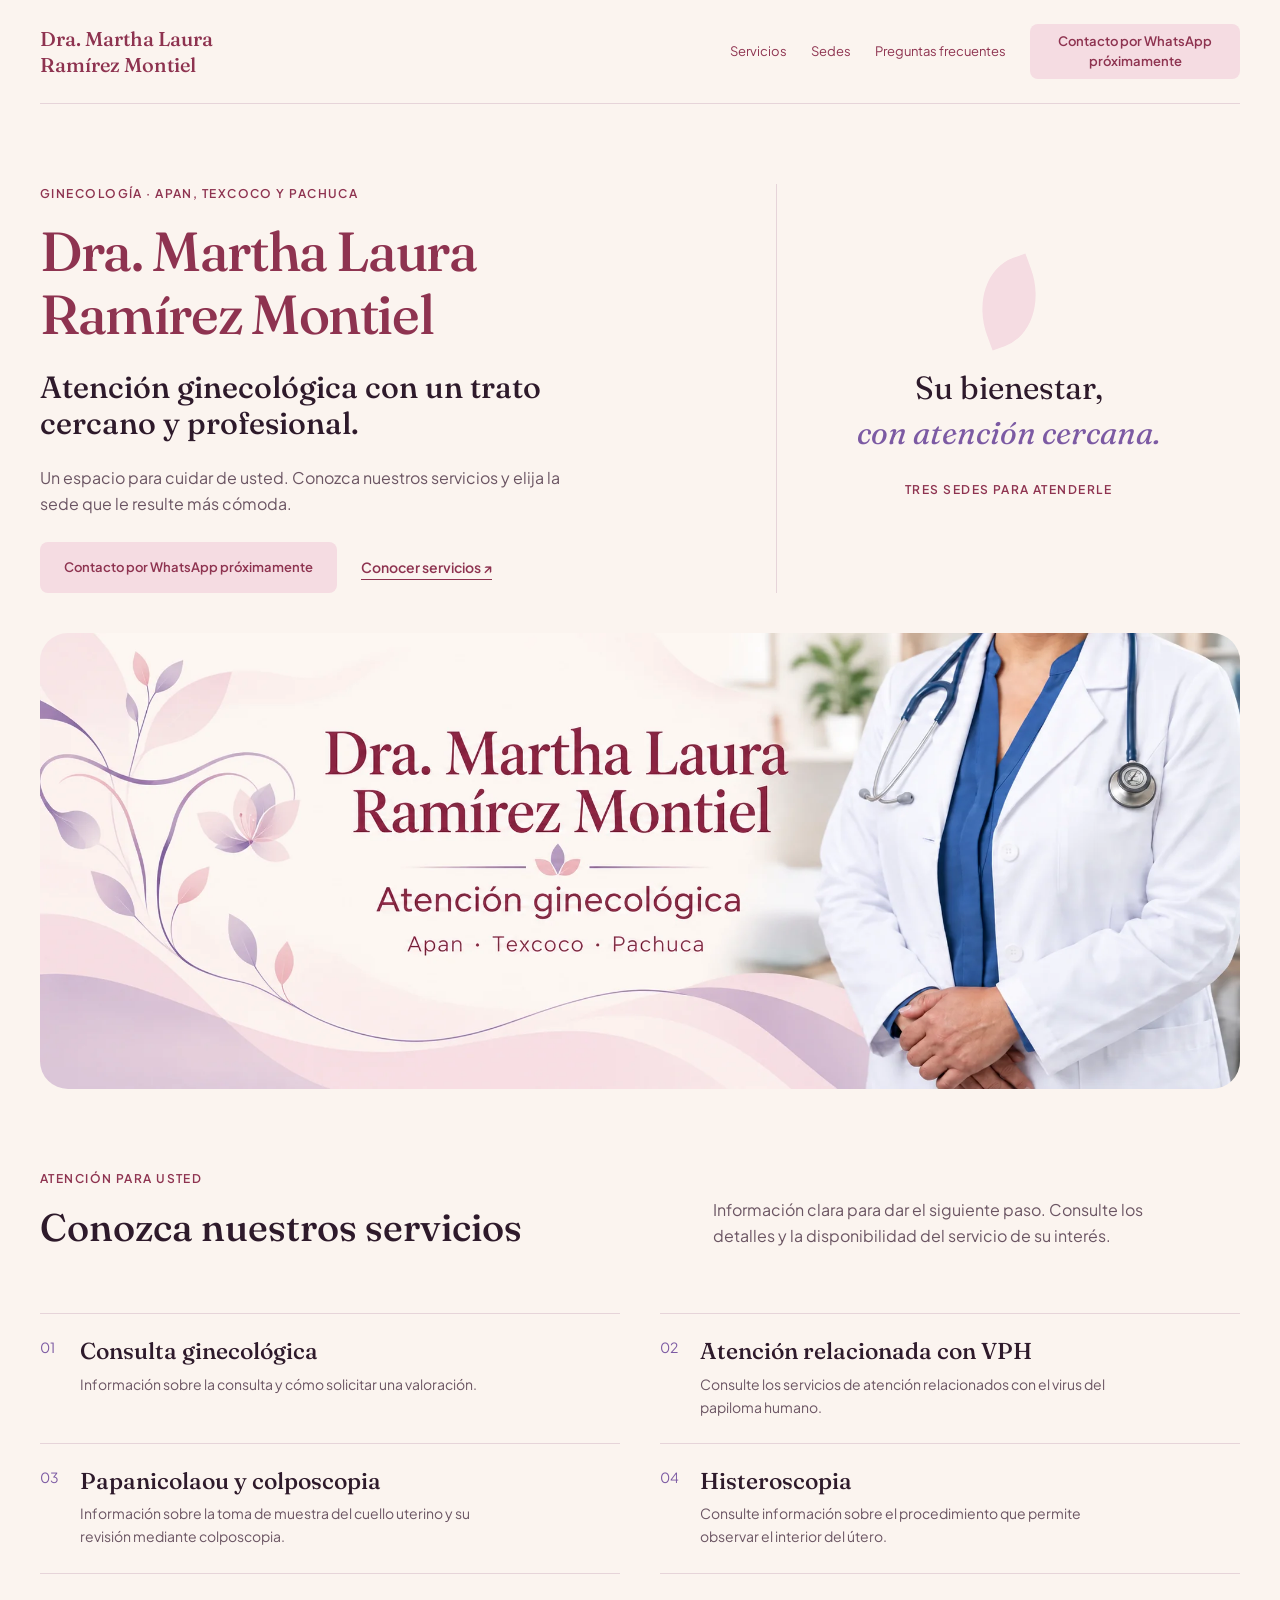
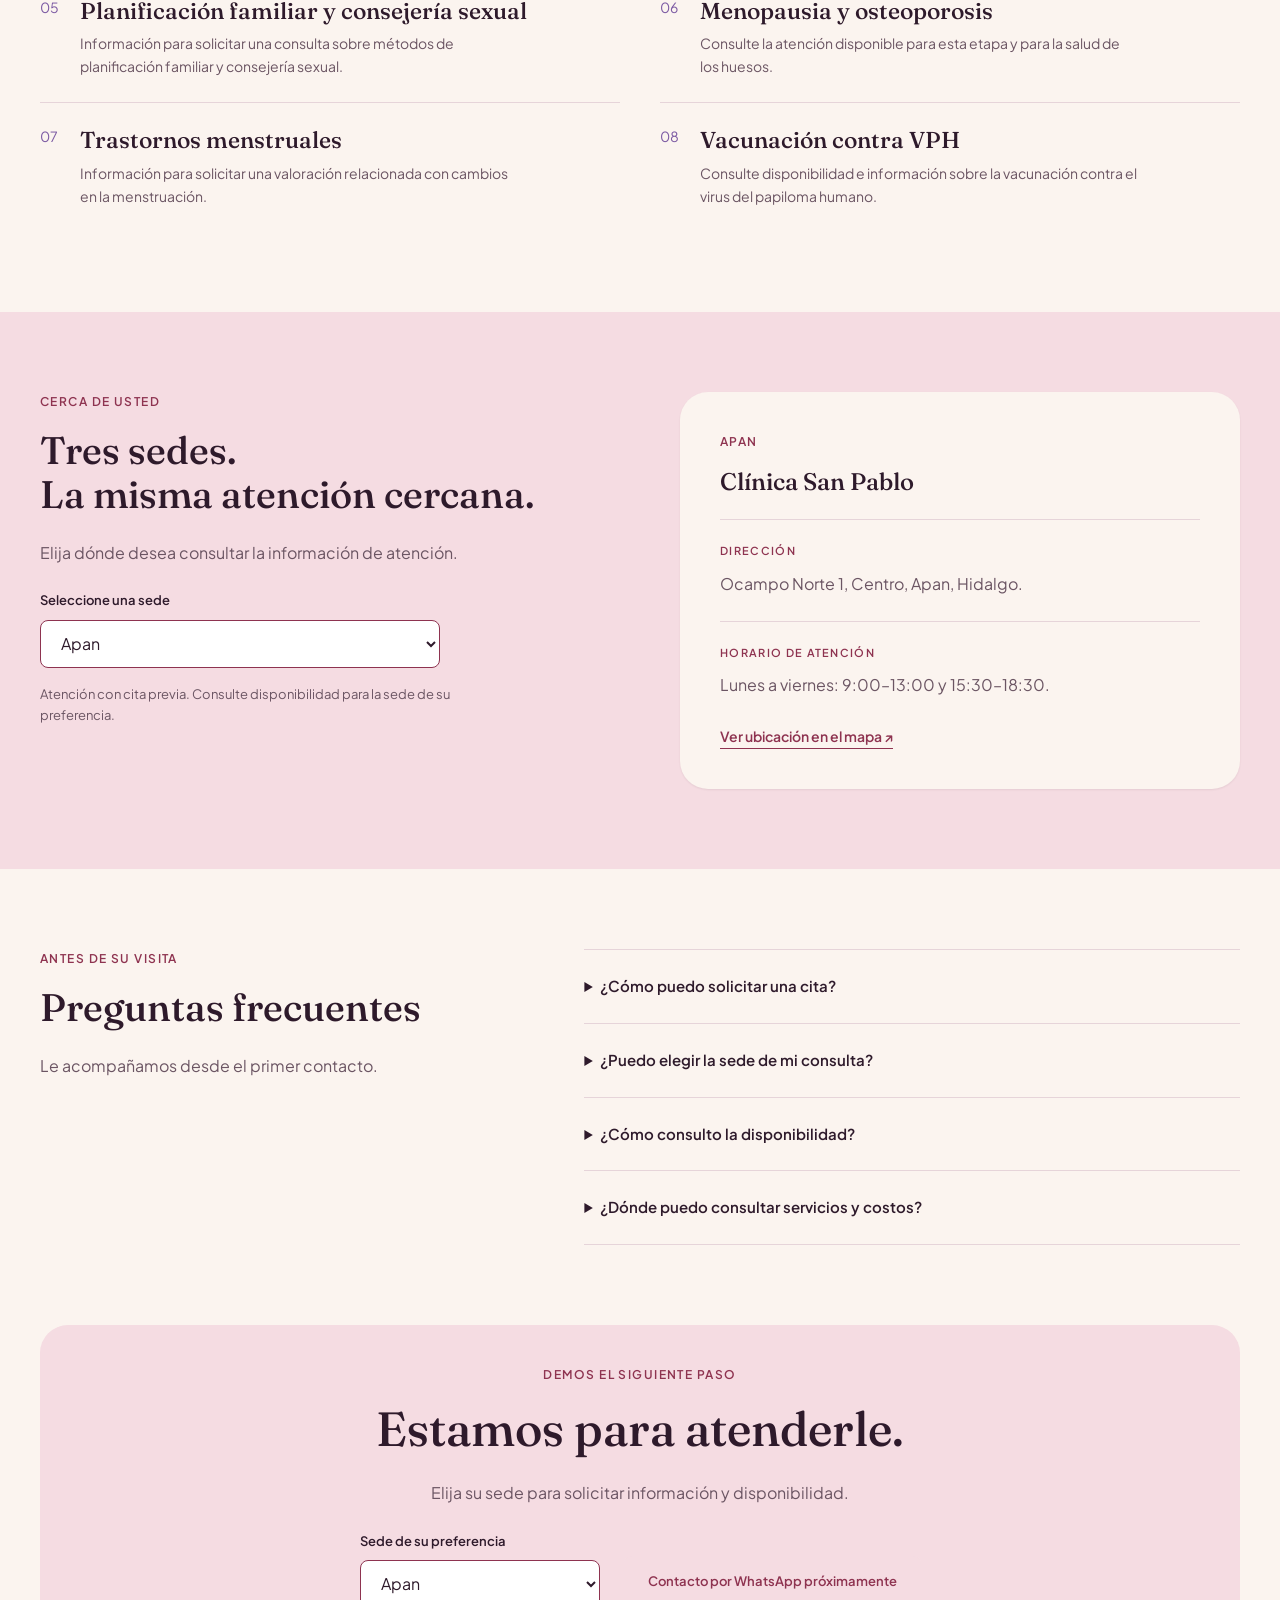
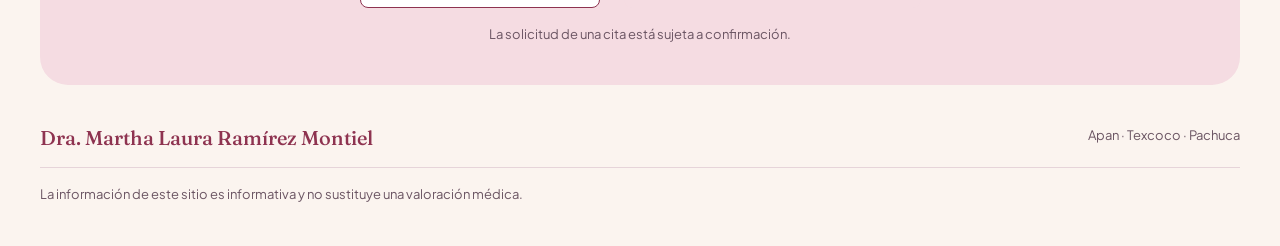
==== index.html @ e42bf1d5 "Implement Spanish gynecology landing page" ====
<!doctype html>
<html lang="es">
<head>
<meta charset="utf-8"><meta name="viewport" content="width=device-width, initial-scale=1">
<title>Dra. Martha Laura Ramírez Montiel | Atención ginecológica</title>
<meta name="description" content="Atención ginecológica con un trato cercano y profesional en Apan, Texcoco y Pachuca. Conozca los servicios y consulte información y disponibilidad.">
<meta property="og:title" content="Dra. Martha Laura Ramírez Montiel"><meta property="og:description" content="Atención ginecológica en Apan, Texcoco y Pachuca. Servicios, sedes e información para solicitar disponibilidad."><meta property="og:type" content="website"><meta property="og:locale" content="es_MX">
<link rel="preconnect" href="https://fonts.googleapis.com"><link rel="preconnect" href="https://fonts.gstatic.com" crossorigin><link href="https://fonts.googleapis.com/css2?family=Fraunces:wght@400;500;600&family=Plus+Jakarta+Sans:wght@400;500;600&display=swap" rel="stylesheet">
<link rel="stylesheet" href="styles.css"><script type="module" src="app.js"></script>
</head>
<body>
<a class="skip" href="#contenido">Ir al contenido</a>
<header class="header wrap"><a class="wordmark" href="#inicio">Dra. Martha Laura<br><span>Ramírez Montiel</span></a><button class="menu" aria-expanded="false" aria-controls="navigation">Menú <span aria-hidden="true">☰</span></button><nav id="navigation" aria-label="Navegación principal"><a href="#servicios">Servicios</a><a href="#sedes">Sedes</a><a href="#preguntas">Preguntas frecuentes</a><a class="button small" data-contact data-label="Solicitar cita" href="#contacto">Solicitar cita</a></nav></header>
<main id="contenido">
<section id="inicio" class="hero wrap"><div class="hero-copy"><p class="eyebrow">Ginecología · Apan, Texcoco y Pachuca</p><h1>Dra. Martha Laura <br>Ramírez Montiel</h1><h2>Atención ginecológica con un trato cercano y profesional.</h2><p>Un espacio para cuidar de usted. Conozca nuestros servicios y elija la sede que le resulte más cómoda.</p><div class="actions"><a class="button" data-contact data-label="Solicitar disponibilidad" href="#contacto">Solicitar disponibilidad</a><a class="text-link" href="#servicios">Conocer servicios <span aria-hidden="true">↗</span></a></div></div><div class="hero-aside"><span class="petal" aria-hidden="true"></span><p>Su bienestar,<br><em>con atención cercana.</em></p><span class="eyebrow">Tres sedes para atenderle</span></div><img class="banner" src="assets/portada.webp" width="2034" height="773" alt="Recurso visual autorizado de atención ginecológica, con uniforme médico sin rostro visible y detalles florales en vino y lavanda."></section>
<section id="servicios" class="section wrap"><div class="section-heading"><div><p class="eyebrow">Atención para usted</p><h2>Conozca nuestros servicios</h2></div><p>Información clara para dar el siguiente paso. Consulte los detalles y la disponibilidad del servicio de su interés.</p></div><div id="service-list" class="services"></div></section>
<section id="sedes" class="locations"><div class="wrap location-layout"><div><p class="eyebrow">Cerca de usted</p><h2>Tres sedes.<br>La misma atención cercana.</h2><p>Elija dónde desea consultar la información de atención.</p><label for="location">Seleccione una sede</label><select id="location" data-location></select><p class="appointment-note" data-note></p></div><article class="location-detail" aria-live="polite" aria-atomic="true"><p class="eyebrow" id="location-name"></p><h3 id="place"></h3><div class="detail-row"><span class="eyebrow">Dirección</span><p id="address"></p></div><div class="detail-row"><span class="eyebrow">Horario de atención</span><p id="hours"></p></div><a id="map" class="text-link" target="_blank" rel="noopener noreferrer">Ver ubicación en el mapa <span aria-hidden="true">↗</span><span class="sr-only"> (abre en otra pestaña)</span></a></article></div></section>
<section id="preguntas" class="section wrap faq-layout"><div><p class="eyebrow">Antes de su visita</p><h2>Preguntas frecuentes</h2><p>Le acompañamos desde el primer contacto.</p></div><div class="questions"><details><summary>¿Cómo puedo solicitar una cita?</summary><p>Seleccione su sede y solicite información y disponibilidad por WhatsApp cuando el canal esté disponible. La fecha y la hora deberán confirmarse antes de su visita.</p></details><details><summary>¿Puedo elegir la sede de mi consulta?</summary><p>Sí. Puede elegir Apan, Texcoco o Pachuca. Revise la dirección y los horarios de la sede de su preferencia.</p></details><details><summary>¿Cómo consulto la disponibilidad?</summary><p>Los horarios publicados son de atención; no representan espacios disponibles en tiempo real. Consulte disponibilidad para su sede antes de acudir.</p></details><details><summary>¿Dónde puedo consultar servicios y costos?</summary><p>Puede revisar los servicios en esta página y solicitar información sobre sus detalles y costos por WhatsApp cuando el canal esté disponible.</p></details></div></section>
<section id="contacto" class="wrap closing"><p class="eyebrow">Demos el siguiente paso</p><h2>Estamos para atenderle.</h2><p>Elija su sede para solicitar información y disponibilidad.</p><div class="contact-controls"><div><label for="contact-location">Sede de su preferencia</label><select id="contact-location" data-location></select></div><a class="button" data-contact data-label="Solicitar disponibilidad por WhatsApp" href="#contacto">Contacto por WhatsApp próximamente</a></div><p class="appointment-note">La solicitud de una cita está sujeta a confirmación.</p></section>
</main><footer class="wrap"><p class="wordmark">Dra. Martha Laura Ramírez Montiel</p><p>Apan · Texcoco · Pachuca</p><p class="legal">La información de este sitio es informativa y no sustituye una valoración médica.</p></footer>
<noscript><p class="wrap">Active JavaScript para consultar las sedes. Contacto por WhatsApp próximamente.</p></noscript>
</body></html>
---- styles.css ----
:root{--surface:#FBF4EF;--surface-raised:#fff;--ink:#2E1A2B;--ink-muted:#6B5563;--brand:#8E3350;--brand-tint:#F5DCE2;--accent:#7C5AA3;--border:#E6D4D9;--space-1:4px;--space-2:8px;--space-3:16px;--space-4:24px;--space-5:40px;--radius-sm:8px;--radius-md:16px;--radius-lg:28px;--shadow-sm:0 1px 2px rgba(46,26,43,.08);--shadow-md:0 8px 24px rgba(46,26,43,.16);--display:'Fraunces',Georgia,serif;--sans:'Plus Jakarta Sans',system-ui,sans-serif}
*{box-sizing:border-box}html{scroll-behavior:smooth;scroll-padding-top:24px}body{margin:0;background:var(--surface);color:var(--ink);font:16px/1.65 var(--sans)}a{color:var(--brand)}button,select{font:inherit}h1,h2,h3{font-family:var(--display);font-weight:500;line-height:1.15;margin:0 0 var(--space-4)}h1{font-size:clamp(36px,4.3vw,60px);color:var(--brand);letter-spacing:-.025em}h2{font-size:clamp(30px,3vw,42px)}h3{font-size:24px}p{margin:0 0 var(--space-4);color:var(--ink-muted)}.wrap{width:min(1200px,calc(100% - 80px));margin-inline:auto}.header{display:flex;align-items:center;justify-content:space-between;gap:var(--space-4);padding-block:var(--space-4);border-bottom:1px solid var(--border)}.wordmark{font:500 20px/1.3 var(--display);text-decoration:none;color:var(--brand)}nav{display:flex;align-items:center;gap:var(--space-4)}nav>a{font-size:13px;text-decoration:none}.button{display:inline-flex;align-items:center;justify-content:center;padding:var(--space-3) var(--space-4);border-radius:var(--radius-sm);background:var(--brand);color:white;text-decoration:none;font-size:13px;font-weight:600;box-shadow:var(--shadow-sm);text-align:center;line-height:1.5}.button[aria-disabled]{background:var(--brand-tint);color:var(--brand);cursor:default;box-shadow:none}.small{max-width:210px;padding:var(--space-2) var(--space-3)}.menu{display:none}.hero{padding-top:calc(var(--space-5)*2);display:grid;grid-template-columns:1.5fr 1fr;gap:var(--space-5)}.eyebrow{font-size:12px;font-weight:600;letter-spacing:.12em;text-transform:uppercase;color:var(--brand);margin-bottom:var(--space-3)}.hero-copy h2{font-size:clamp(24px,2.4vw,32px);max-width:580px}.hero-copy>p:not(.eyebrow){max-width:550px}.actions{display:flex;align-items:center;flex-wrap:wrap;gap:var(--space-4)}.text-link{font-size:14px;text-underline-offset:6px;font-weight:600}.hero-aside{display:flex;flex-direction:column;align-items:center;justify-content:center;text-align:center;border-left:1px solid var(--border)}.hero-aside p{font:32px/1.4 var(--display);color:var(--ink)}.hero-aside em{color:var(--accent);font-weight:400}.petal{display:block;width:64px;height:80px;background:var(--brand-tint);border-radius:80% 0 80% 0;transform:rotate(-20deg);margin-bottom:var(--space-4)}.banner{width:100%;height:auto;display:block;grid-column:1/-1;border-radius:var(--radius-lg)}.section{padding-block:calc(var(--space-5)*2)}.section-heading{display:grid;grid-template-columns:1.2fr 1fr;gap:var(--space-5);margin-bottom:var(--space-5);align-items:end}.section-heading p{max-width:440px}.services{display:grid;grid-template-columns:repeat(2,1fr);gap:0 var(--space-5)}.services article{position:relative;border-top:1px solid var(--border);padding:var(--space-4) 0 var(--space-4) var(--space-5)}.services h3{font-size:23px;margin-bottom:var(--space-2)}.services p{font-size:14px;margin:0;max-width:440px}.service-number{position:absolute;left:0;top:var(--space-4);font:14px var(--sans);color:var(--accent)}.locations{background:var(--brand-tint);padding-block:calc(var(--space-5)*2)}.location-layout{display:grid;grid-template-columns:1fr 1fr;gap:calc(var(--space-5)*2)}label{display:block;font-size:13px;font-weight:600;margin-bottom:var(--space-2)}select{width:100%;min-height:48px;border:1px solid var(--brand);border-radius:var(--radius-sm);padding:var(--space-2) var(--space-3);background:var(--surface-raised);color:var(--ink);max-width:400px}.appointment-note{font-size:13px;margin-top:var(--space-3);max-width:420px}.location-detail{background:var(--surface);padding:var(--space-5);border-radius:var(--radius-lg);box-shadow:var(--shadow-sm)}.detail-row{border-top:1px solid var(--border);padding-top:var(--space-3)}.detail-row .eyebrow{font-size:11px}.detail-row p{margin-top:var(--space-2)}.faq-layout{display:grid;grid-template-columns:1fr 1.3fr;gap:var(--space-5)}details{border-bottom:1px solid var(--border);padding-block:var(--space-4)}details:first-child{border-top:1px solid var(--border)}summary{cursor:pointer;font-weight:600;font-size:15px}details p{font-size:14px;margin:var(--space-3) 0 0}.closing{background:var(--brand-tint);border-radius:var(--radius-lg);padding:var(--space-5);text-align:center}.closing h2{font-size:clamp(32px,4vw,48px)}.contact-controls{display:flex;justify-content:center;align-items:end;gap:var(--space-4)}.contact-controls>div{text-align:left;min-width:240px}.closing .appointment-note{margin-inline:auto;margin-bottom:0}footer{padding-block:var(--space-5);display:grid;grid-template-columns:1fr auto;gap:var(--space-3)}footer p{margin:0;font-size:13px}.legal{grid-column:1/-1;border-top:1px solid var(--border);padding-top:var(--space-3)}:focus-visible{outline:2px solid var(--brand);outline-offset:4px}.skip{position:absolute;left:16px;top:-100px;background:white;padding:16px;z-index:10}.skip:focus{top:16px}.sr-only{position:absolute;width:1px;height:1px;padding:0;overflow:hidden;clip:rect(0,0,0,0);white-space:nowrap}
@media(max-width:900px){.wrap{width:calc(100% - 48px)}.header{flex-wrap:wrap}.menu{display:block;border:1px solid var(--border);border-radius:var(--radius-sm);background:transparent;padding:var(--space-2) var(--space-3);color:var(--brand)}nav{display:none;width:100%;align-items:stretch;flex-direction:column;padding-block:var(--space-3)}nav.open{display:flex}nav>a{padding:var(--space-2)}.hero{padding-top:var(--space-5);grid-template-columns:1fr}.hero-aside{display:none}.section-heading,.location-layout,.faq-layout{grid-template-columns:1fr;gap:var(--space-4)}.section,.locations{padding-block:var(--space-5)}.section-heading{margin-bottom:var(--space-4)}.contact-controls{flex-direction:column;align-items:stretch}.contact-controls>div{min-width:0}.contact-controls select{max-width:none}footer{grid-template-columns:1fr}.legal{grid-column:auto}}
@media(max-width:560px){.wrap{width:calc(100% - 32px)}.wordmark{font-size:17px}.services{grid-template-columns:1fr}.hero{gap:var(--space-4)}.hero h1 br{display:none}.actions{align-items:stretch;flex-direction:column;gap:var(--space-3)}.actions .text-link{align-self:flex-start}.location-detail,.closing{padding:var(--space-4)}.banner{border-radius:var(--radius-md)}}
@media(prefers-reduced-motion:reduce){html{scroll-behavior:auto}*,*::before,*::after{animation:none!important;transition:none!important}}
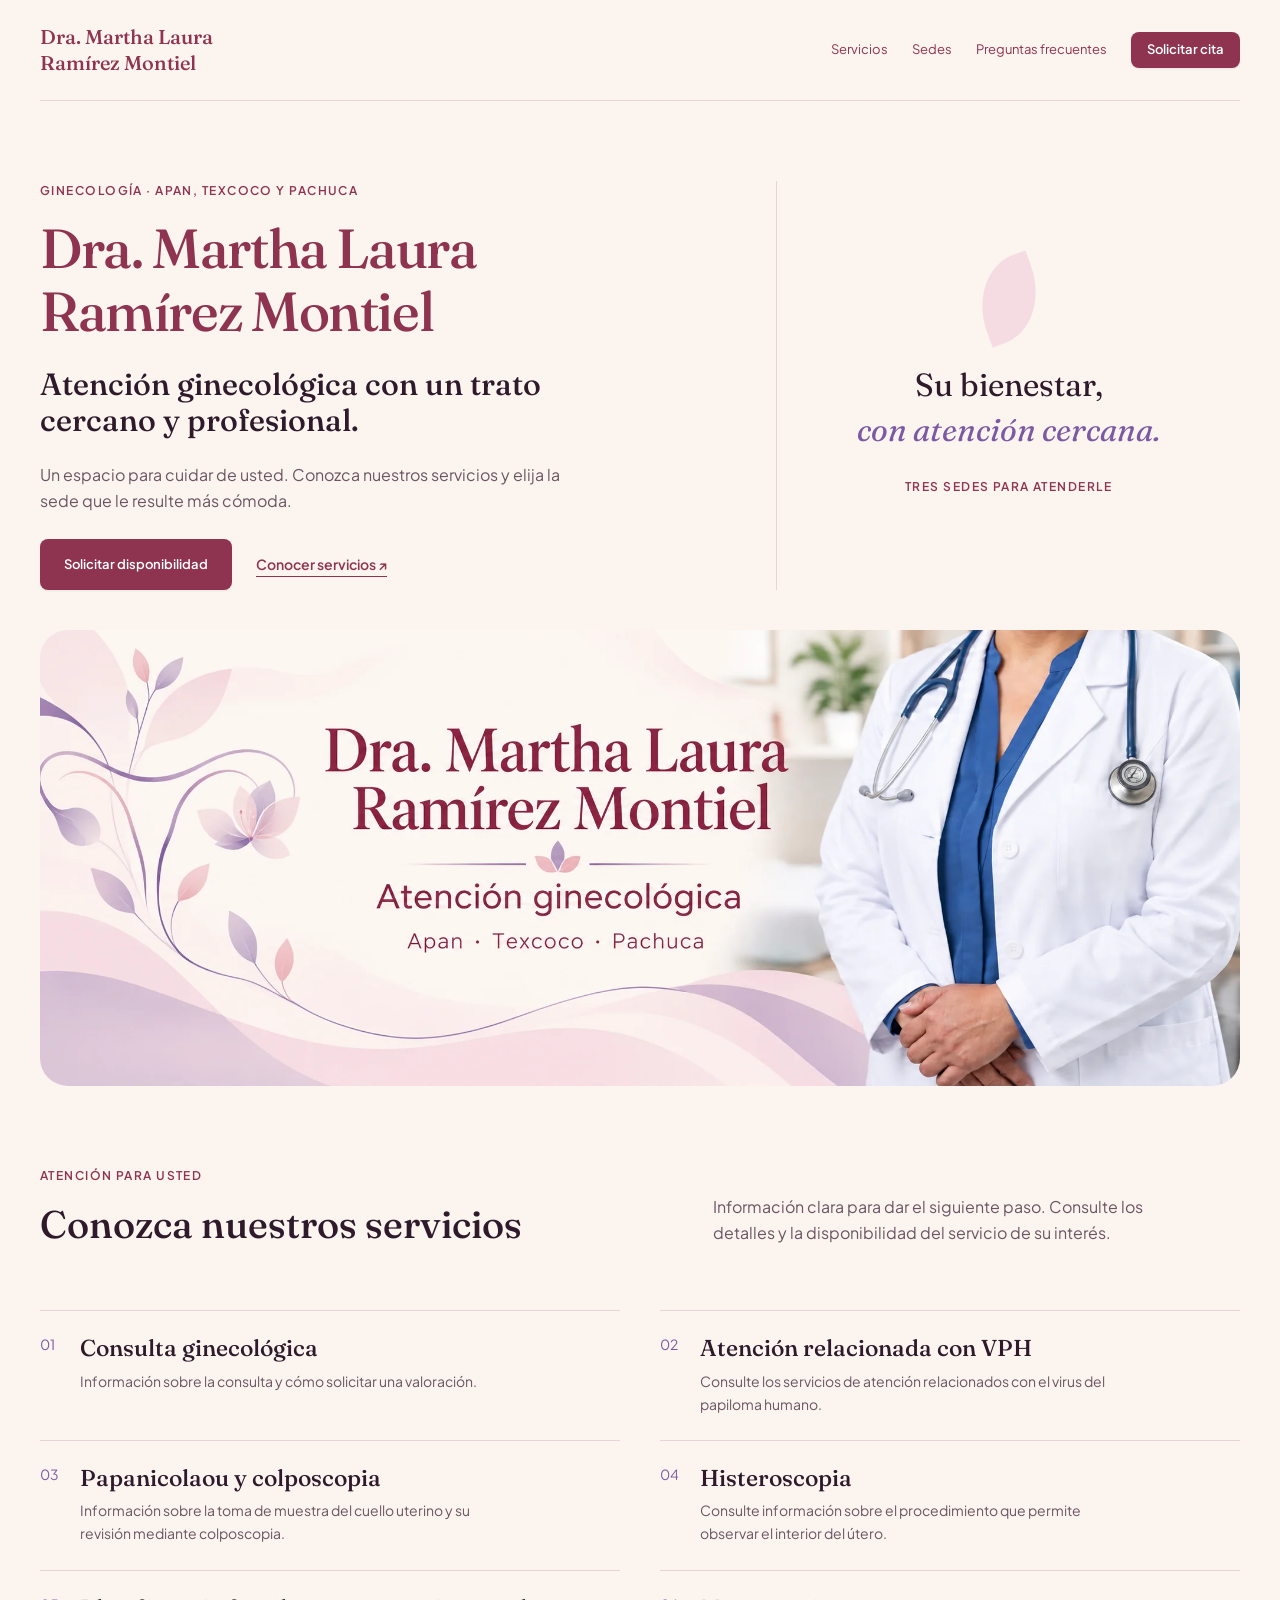
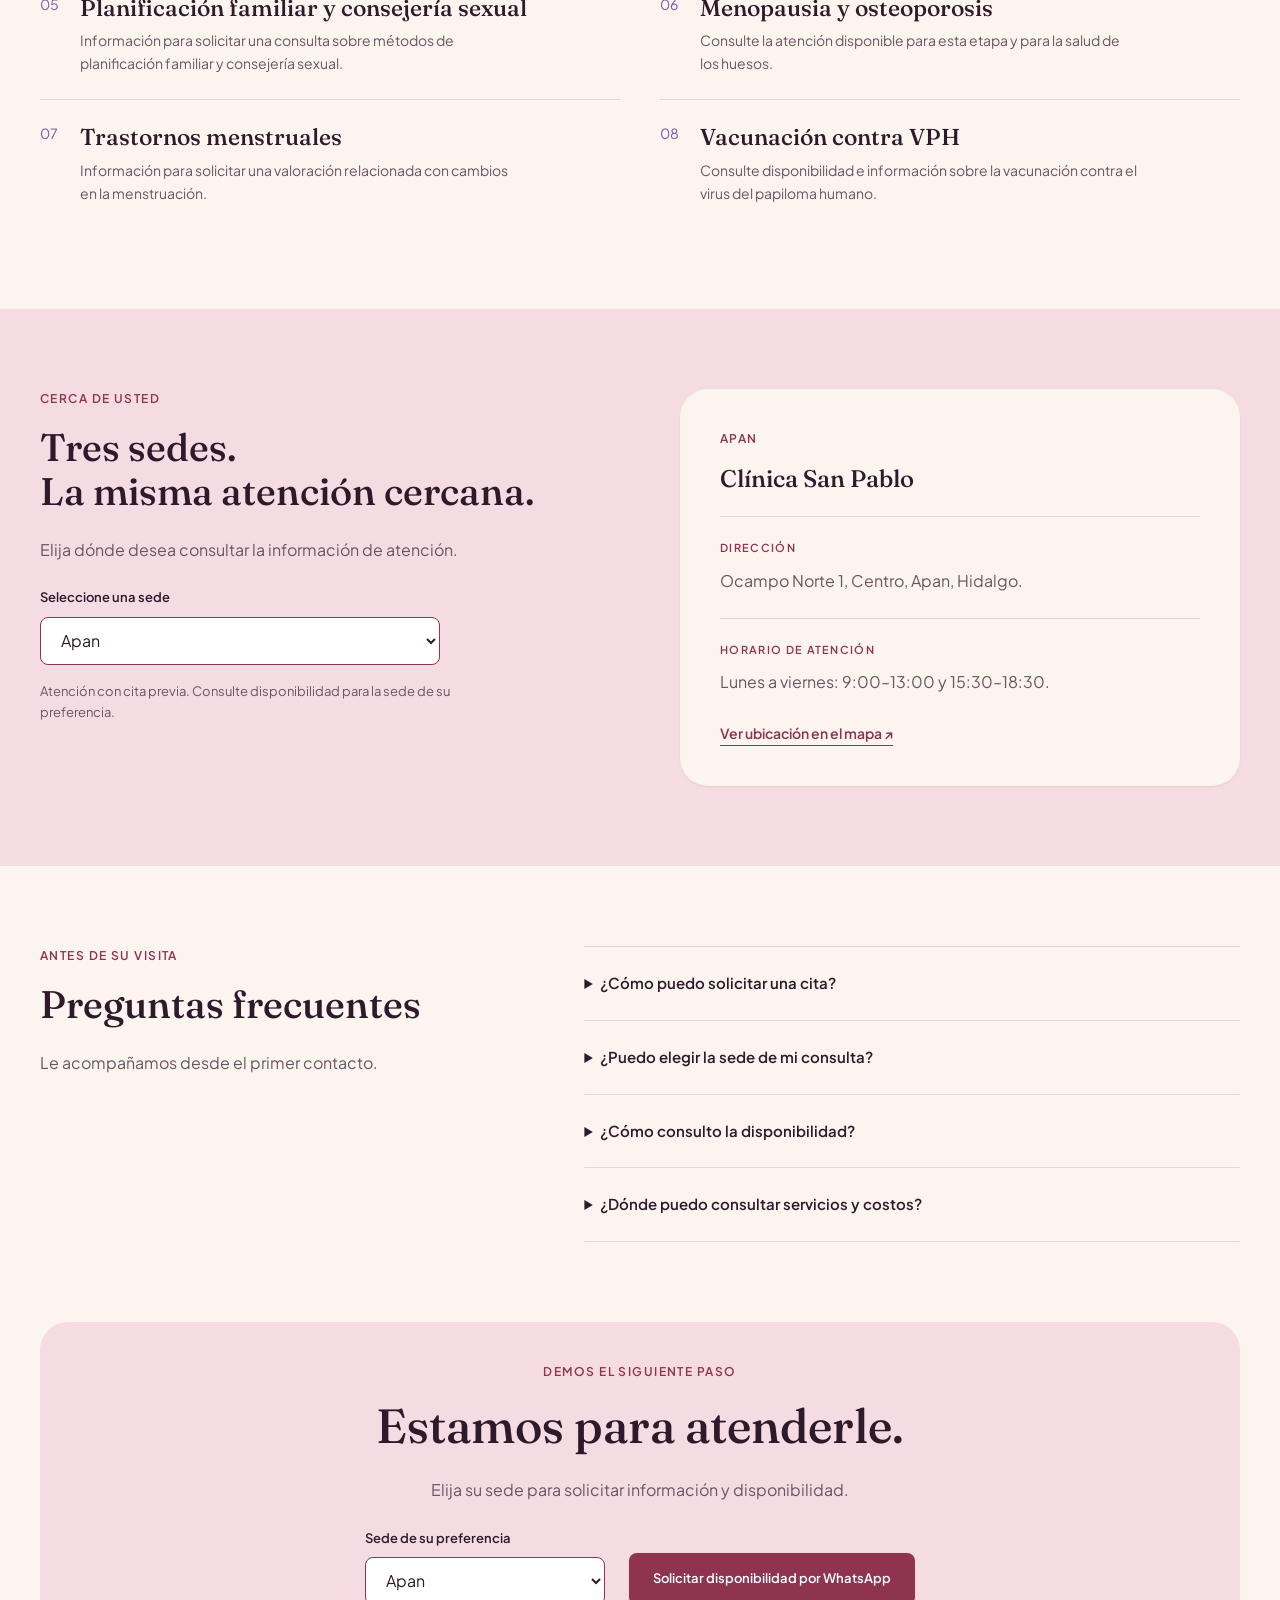
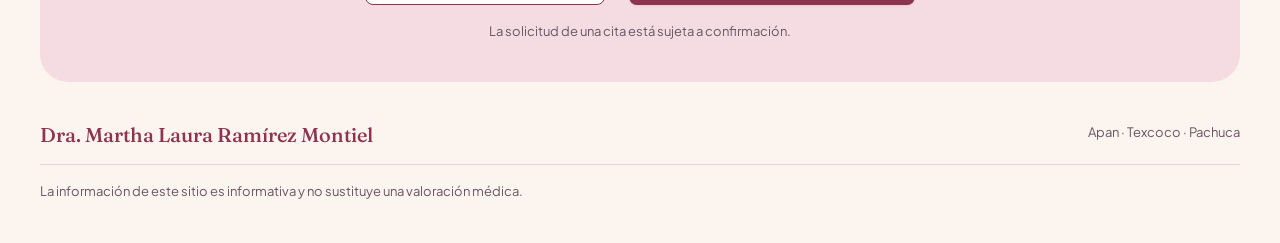
==== commit 02163933: "Actualiza WhatsApp oficial, preguntas frecuentes y publicación de sedes" ====
--- a/index.html
+++ b/index.html
@@ -15,9 +15,9 @@
 <section id="inicio" class="hero wrap"><div class="hero-copy"><p class="eyebrow">Ginecología · Apan, Texcoco y Pachuca</p><h1>Dra. Martha Laura <br>Ramírez Montiel</h1><h2>Atención ginecológica con un trato cercano y profesional.</h2><p>Un espacio para cuidar de usted. Conozca nuestros servicios y elija la sede que le resulte más cómoda.</p><div class="actions"><a class="button" data-contact data-label="Solicitar disponibilidad" href="#contacto">Solicitar disponibilidad</a><a class="text-link" href="#servicios">Conocer servicios <span aria-hidden="true">↗</span></a></div></div><div class="hero-aside"><span class="petal" aria-hidden="true"></span><p>Su bienestar,<br><em>con atención cercana.</em></p><span class="eyebrow">Tres sedes para atenderle</span></div><img class="banner" src="assets/portada.webp" width="2034" height="773" alt="Recurso visual autorizado de atención ginecológica, con uniforme médico sin rostro visible y detalles florales en vino y lavanda."></section>
 <section id="servicios" class="section wrap"><div class="section-heading"><div><p class="eyebrow">Atención para usted</p><h2>Conozca nuestros servicios</h2></div><p>Información clara para dar el siguiente paso. Consulte los detalles y la disponibilidad del servicio de su interés.</p></div><div id="service-list" class="services"></div></section>
 <section id="sedes" class="locations"><div class="wrap location-layout"><div><p class="eyebrow">Cerca de usted</p><h2>Tres sedes.<br>La misma atención cercana.</h2><p>Elija dónde desea consultar la información de atención.</p><label for="location">Seleccione una sede</label><select id="location" data-location></select><p class="appointment-note" data-note></p></div><article class="location-detail" aria-live="polite" aria-atomic="true"><p class="eyebrow" id="location-name"></p><h3 id="place"></h3><div class="detail-row"><span class="eyebrow">Dirección</span><p id="address"></p></div><div class="detail-row"><span class="eyebrow">Horario de atención</span><p id="hours"></p></div><a id="map" class="text-link" target="_blank" rel="noopener noreferrer">Ver ubicación en el mapa <span aria-hidden="true">↗</span><span class="sr-only"> (abre en otra pestaña)</span></a></article></div></section>
-<section id="preguntas" class="section wrap faq-layout"><div><p class="eyebrow">Antes de su visita</p><h2>Preguntas frecuentes</h2><p>Le acompañamos desde el primer contacto.</p></div><div class="questions"><details><summary>¿Cómo puedo solicitar una cita?</summary><p>Seleccione su sede y solicite información y disponibilidad por WhatsApp cuando el canal esté disponible. La fecha y la hora deberán confirmarse antes de su visita.</p></details><details><summary>¿Puedo elegir la sede de mi consulta?</summary><p>Sí. Puede elegir Apan, Texcoco o Pachuca. Revise la dirección y los horarios de la sede de su preferencia.</p></details><details><summary>¿Cómo consulto la disponibilidad?</summary><p>Los horarios publicados son de atención; no representan espacios disponibles en tiempo real. Consulte disponibilidad para su sede antes de acudir.</p></details><details><summary>¿Dónde puedo consultar servicios y costos?</summary><p>Puede revisar los servicios en esta página y solicitar información sobre sus detalles y costos por WhatsApp cuando el canal esté disponible.</p></details></div></section>
-<section id="contacto" class="wrap closing"><p class="eyebrow">Demos el siguiente paso</p><h2>Estamos para atenderle.</h2><p>Elija su sede para solicitar información y disponibilidad.</p><div class="contact-controls"><div><label for="contact-location">Sede de su preferencia</label><select id="contact-location" data-location></select></div><a class="button" data-contact data-label="Solicitar disponibilidad por WhatsApp" href="#contacto">Contacto por WhatsApp próximamente</a></div><p class="appointment-note">La solicitud de una cita está sujeta a confirmación.</p></section>
+<section id="preguntas" class="section wrap faq-layout"><div><p class="eyebrow">Antes de su visita</p><h2>Preguntas frecuentes</h2><p>Le acompañamos desde el primer contacto.</p></div><div class="questions"><details><summary>¿Cómo puedo solicitar una cita?</summary><p>Seleccione su sede y solicite información y disponibilidad por WhatsApp. La fecha y la hora deberán confirmarse antes de su visita.</p></details><details><summary>¿Puedo elegir la sede de mi consulta?</summary><p>Sí. Puede elegir Apan, Texcoco o Pachuca. Revise la dirección y los horarios de la sede de su preferencia.</p></details><details><summary>¿Cómo consulto la disponibilidad?</summary><p>Los horarios publicados son de atención; no representan espacios disponibles en tiempo real. Consulte disponibilidad para su sede antes de acudir.</p></details><details><summary>¿Dónde puedo consultar servicios y costos?</summary><p>Puede revisar los servicios en esta página y solicitar información sobre sus detalles y costos por WhatsApp.</p></details></div></section>
+<section id="contacto" class="wrap closing"><p class="eyebrow">Demos el siguiente paso</p><h2>Estamos para atenderle.</h2><p>Elija su sede para solicitar información y disponibilidad.</p><div class="contact-controls"><div><label for="contact-location">Sede de su preferencia</label><select id="contact-location" data-location></select></div><a class="button" data-contact data-label="Solicitar disponibilidad por WhatsApp" href="#contacto">Solicitar disponibilidad por WhatsApp</a></div><p class="appointment-note">La solicitud de una cita está sujeta a confirmación.</p></section>
 </main><footer class="wrap"><p class="wordmark">Dra. Martha Laura Ramírez Montiel</p><p>Apan · Texcoco · Pachuca</p><p class="legal">La información de este sitio es informativa y no sustituye una valoración médica.</p></footer>
-<noscript><p class="wrap">Active JavaScript para consultar las sedes. Contacto por WhatsApp próximamente.</p></noscript>
+<noscript><p class="wrap">Active JavaScript para consultar las sedes y solicitar disponibilidad por WhatsApp.</p></noscript>
 </body></html>
 
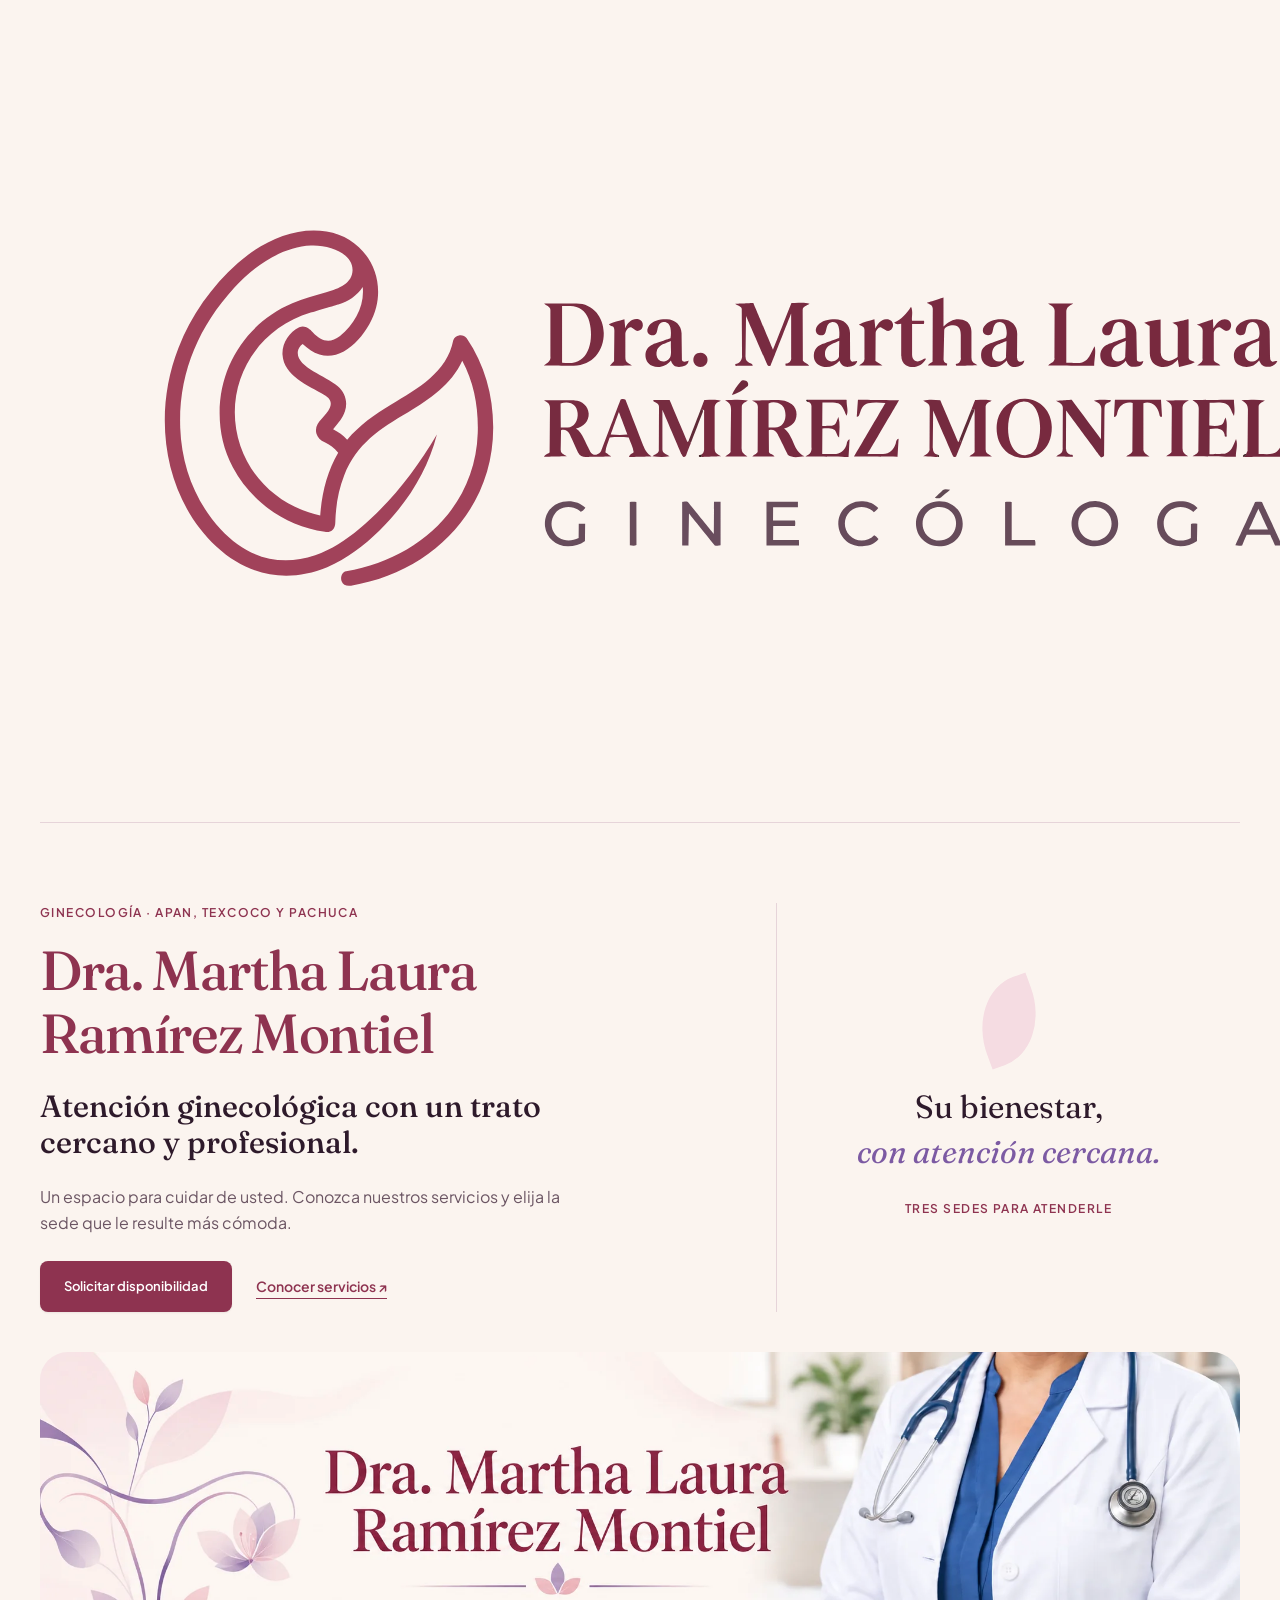
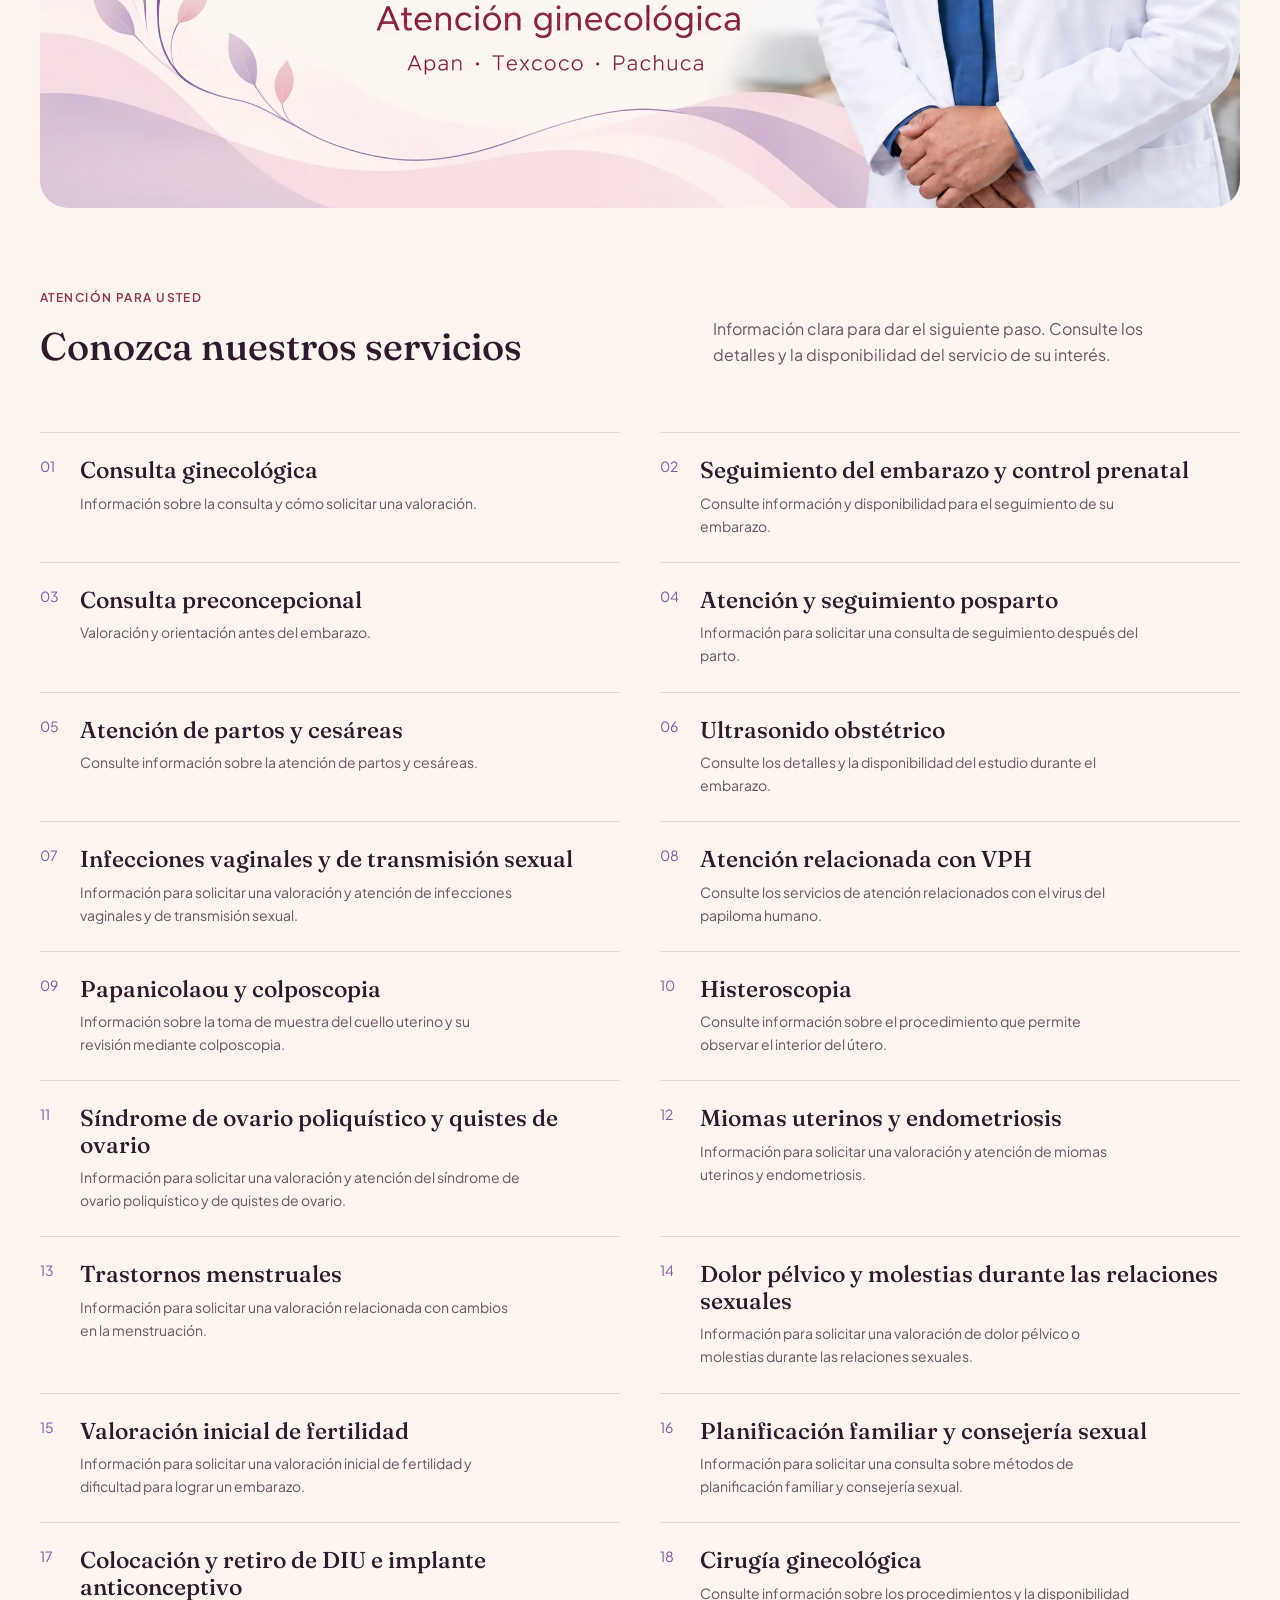
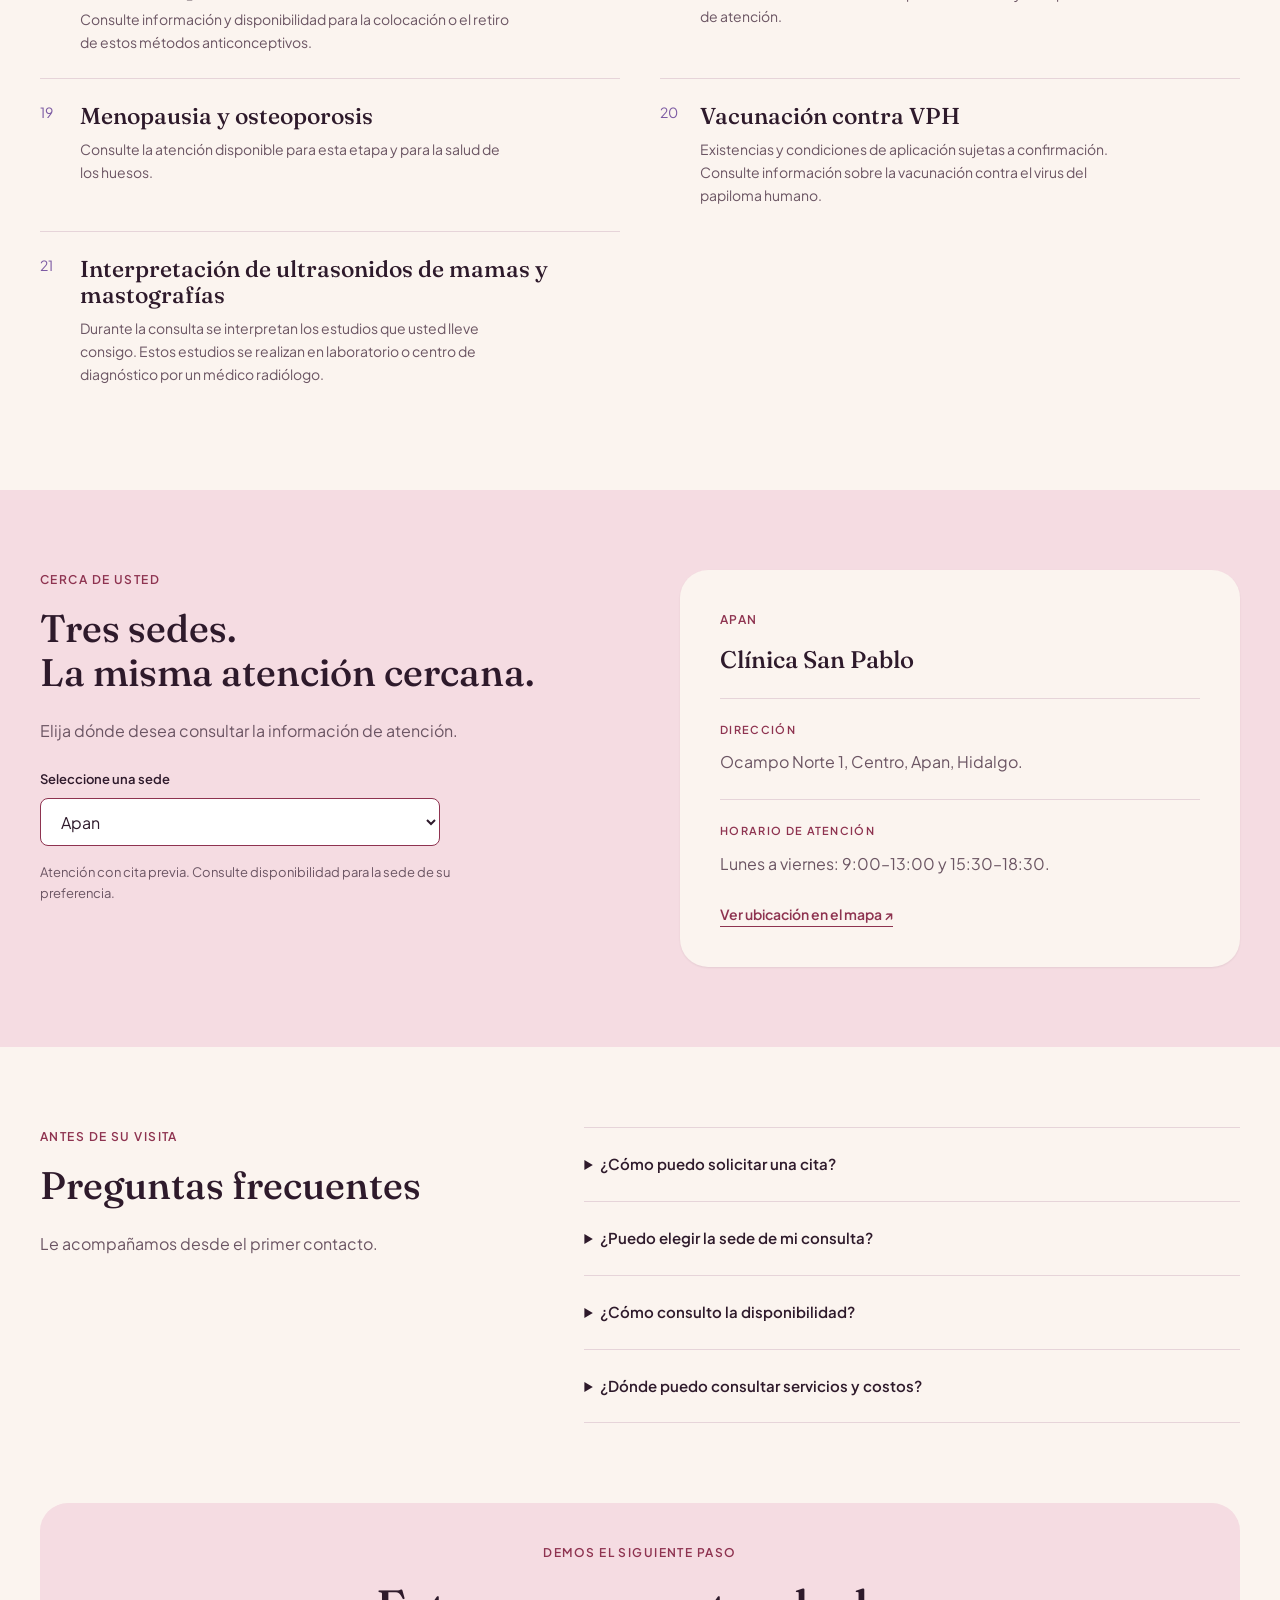
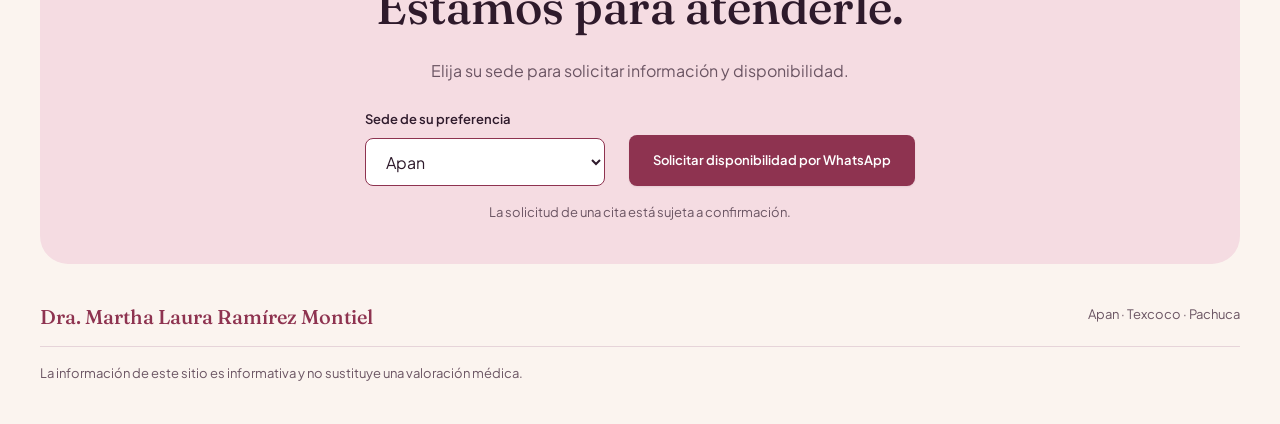
==== commit e4f0ca0f: "feat: integrar identidad vectorial MLRM en index.html" ====
--- a/index.html
+++ b/index.html
@@ -6,11 +6,11 @@
 <meta name="description" content="Atención ginecológica con un trato cercano y profesional en Apan, Texcoco y Pachuca. Conozca los servicios y consulte información y disponibilidad.">
 <meta property="og:title" content="Dra. Martha Laura Ramírez Montiel"><meta property="og:description" content="Atención ginecológica en Apan, Texcoco y Pachuca. Servicios, sedes e información para solicitar disponibilidad."><meta property="og:type" content="website"><meta property="og:locale" content="es_MX">
 <link rel="preconnect" href="https://fonts.googleapis.com"><link rel="preconnect" href="https://fonts.gstatic.com" crossorigin><link href="https://fonts.googleapis.com/css2?family=Fraunces:wght@400;500;600&family=Plus+Jakarta+Sans:wght@400;500;600&display=swap" rel="stylesheet">
-<link rel="stylesheet" href="styles.css"><script type="module" src="app.js"></script>
+<link rel="icon" type="image/svg+xml" href="assets/branding/monograma.svg"><link rel="stylesheet" href="styles.css"><script type="module" src="app.js"></script>
 </head>
 <body>
 <a class="skip" href="#contenido">Ir al contenido</a>
-<header class="header wrap"><a class="wordmark" href="#inicio">Dra. Martha Laura<br><span>Ramírez Montiel</span></a><button class="menu" aria-expanded="false" aria-controls="navigation">Menú <span aria-hidden="true">☰</span></button><nav id="navigation" aria-label="Navegación principal"><a href="#servicios">Servicios</a><a href="#sedes">Sedes</a><a href="#preguntas">Preguntas frecuentes</a><a class="button small" data-contact data-label="Solicitar cita" href="#contacto">Solicitar cita</a></nav></header>
+<header class="header wrap"><a class="wordmark logo-link" href="#inicio" aria-label="Dra. Martha Laura Ramírez Montiel, ir al inicio"><img src="assets/branding/logo-completo.svg" width="1376" height="768" alt="Dra. Martha Laura Ramírez Montiel, Ginecóloga"></a><button class="menu" aria-expanded="false" aria-controls="navigation">Menú <span aria-hidden="true">☰</span></button><nav id="navigation" aria-label="Navegación principal"><a href="#servicios">Servicios</a><a href="#sedes">Sedes</a><a href="#preguntas">Preguntas frecuentes</a><a class="button small" data-contact data-label="Solicitar cita" href="#contacto">Solicitar cita</a></nav></header>
 <main id="contenido">
 <section id="inicio" class="hero wrap"><div class="hero-copy"><p class="eyebrow">Ginecología · Apan, Texcoco y Pachuca</p><h1>Dra. Martha Laura <br>Ramírez Montiel</h1><h2>Atención ginecológica con un trato cercano y profesional.</h2><p>Un espacio para cuidar de usted. Conozca nuestros servicios y elija la sede que le resulte más cómoda.</p><div class="actions"><a class="button" data-contact data-label="Solicitar disponibilidad" href="#contacto">Solicitar disponibilidad</a><a class="text-link" href="#servicios">Conocer servicios <span aria-hidden="true">↗</span></a></div></div><div class="hero-aside"><span class="petal" aria-hidden="true"></span><p>Su bienestar,<br><em>con atención cercana.</em></p><span class="eyebrow">Tres sedes para atenderle</span></div><img class="banner" src="assets/portada.webp" width="2034" height="773" alt="Recurso visual autorizado de atención ginecológica, con uniforme médico sin rostro visible y detalles florales en vino y lavanda."></section>
 <section id="servicios" class="section wrap"><div class="section-heading"><div><p class="eyebrow">Atención para usted</p><h2>Conozca nuestros servicios</h2></div><p>Información clara para dar el siguiente paso. Consulte los detalles y la disponibilidad del servicio de su interés.</p></div><div id="service-list" class="services"></div></section>
